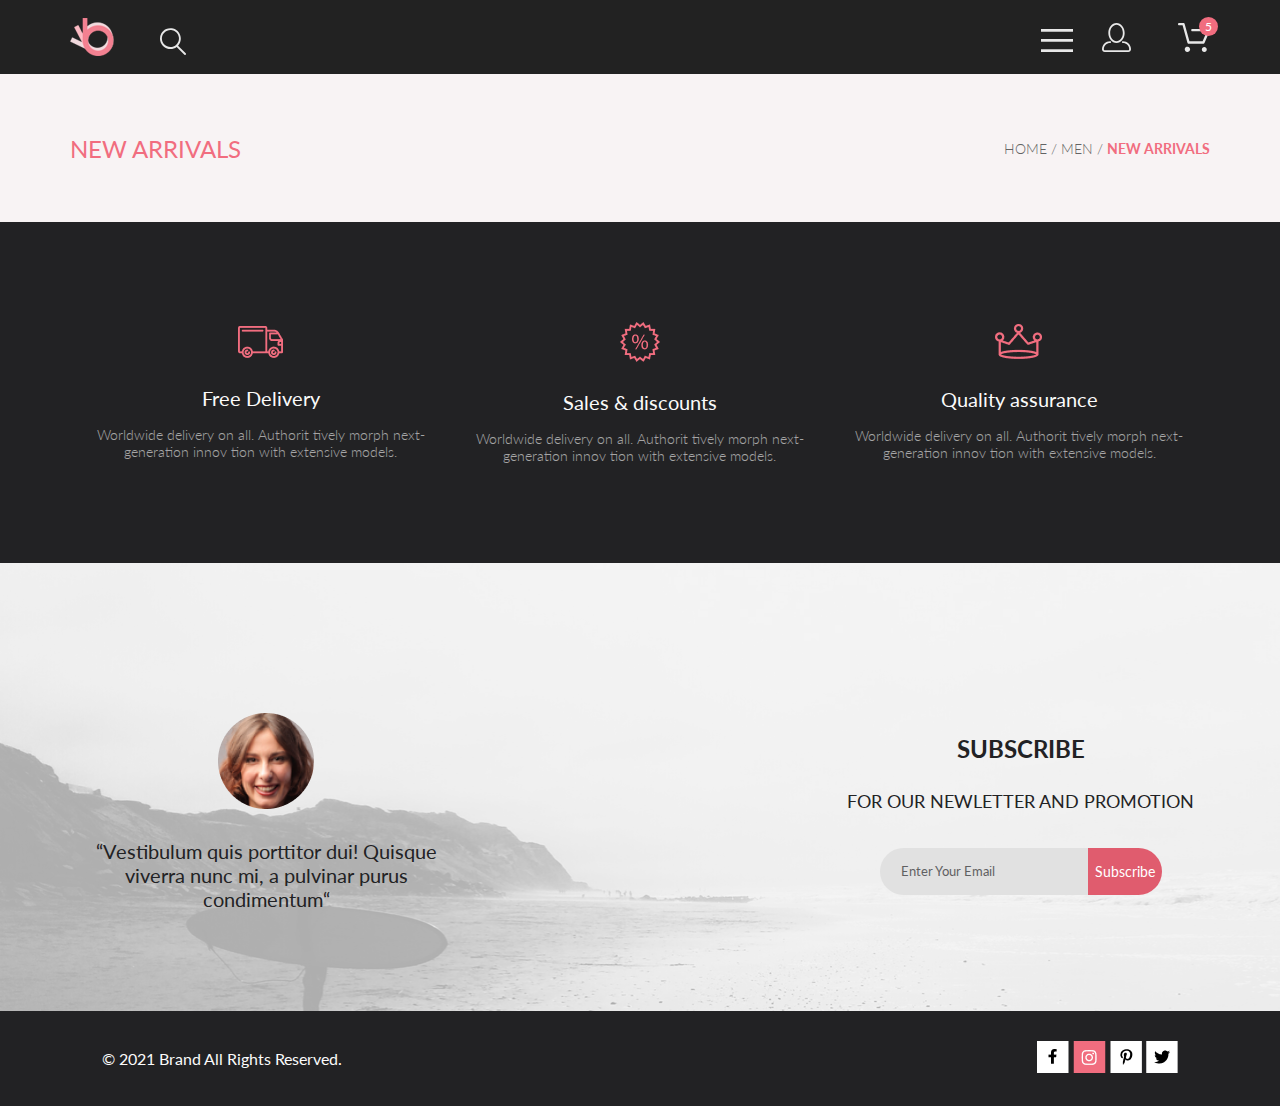
==== catalog.html @ 58a2618b "loading project" ====
<!DOCTYPE html>
<html lang="en">
    <head>
        <meta charset="UTF-8">
        <meta http-equiv="X-UA-Compatible" content="IE=edge">
        <meta name="viewport" content="width=device-width, initial-scale=1.0">
        <title>Document</title>
        <link rel="stylesheet" href="style.css">
    </head>
<body>
    <div class="header">
        <div class="container">
          <div class="left_header">
            <a href="index.html"><img class="logo1icon" src="images/logo1.svg" alt=""></a>
             <img class="searchicon" src="images/search.svg" alt="">
          </div>
          <div class="right_header">
             <img class="barsicon" src="images/bars.svg" alt="">
             <img class="usericon" src="images/user.svg" alt="">
             <span class="carticonwrap">
                 <img class="carticon" src="images/cart.svg" alt="">
                 <span>5</span>
             </span>
          </div>
        </div>     
             
     </div>
    <div class="new_arrivals">
        <div class="container">
            <div class="leftnew">NEW ARRIVALS </div>
            <div class="rightnew">HOME / MEN / <span class="new">NEW ARRIVALS</span>  </div>
        </div>
    </div>
    <div class="services">
        <div class="container">
            <div class="servicewrap">
                <div class="service1">
                    <img src="images/service1.png" alt="">
                    <div class="servicehead">Free Delivery</div>
                    <div class="servicetext">
                        Worldwide delivery on all. Authorit tively morph next-generation innov tion with extensive models.
                    </div>
                </div>
                <div class="service2">
                    <img src="images/service2.png" alt="">
                    <div class="servicehead">Sales & discounts</div>
                    <div class="servicetext">
                        Worldwide delivery on all. Authorit tively morph next-generation innov tion with extensive models.
                    </div>
                </div>
                <div class="service3">
                    <img src="images/service3.png" alt="">
                    <div class="servicehead">Quality assurance</div>
                    <div class="servicetext">
                        Worldwide delivery on all. Authorit tively morph next-generation innov tion with extensive models.
                    </div>
                </div>
            </div>
        </div>
    </div>
    <div class="footertop">
        <div class="footertopwrap">
            <div class="footertopleft">
                <img src="images/footergirl.png" alt="">
                <div class="girltext">
                    “Vestibulum quis porttitor dui! Quisque viverra nunc mi, a pulvinar purus condimentum“
                </div>
            </div>
            <div class="footertopright">
                <div class="footerrighthead">SUBSCRIBE</div>
                <div class="footerrighttext">FOR OUR NEWLETTER AND PROMOTION</div>
                <form action="" class="footerform">
                    <input type="text" placeholder="Enter Your Email">
                    <button>Subscribe</button>
                </form>
            </div>
        </div>
    </div>
    <div class="footerbottom">
        <div class="container">
            <div class="footerleft">© 2021  Brand  All Rights Reserved.</div>
            <div class="footerright">
                <img src="images/footerleft1.png" alt="">
                <img src="images/footerleft2.png" alt="">
                <img src="images/footerleft3.png" alt="">
                <img src="images/footerleft4.png" alt="">
            </div>
        </div>
    </div>
</body>
</html>
---- style.css ----
@import url('https://fonts.googleapis.com/css2?family=Lato:ital,wght@0,400;0,700;1,900&display=swap');
* {
    font-family: Lato, sans-serif;
    margin: 0;
    padding: 0;
    box-sizing: border-box;
}
.container{
    max-width: 1140px;
    margin: 0 auto;
}

.header {
    background: #222222;
    height: 74px;
    padding: 18px 16px;
    box-sizing: border-box;
}
.header .container {
    display: flex;
    justify-content: space-between;
    align-items: center;
}

.usericon,
.carticonwrap{
    display: none;
}
.brandleft{
    display: none;
}
.offer_container{
    margin: 0 auto;
    max-width: 1140px;
    display: grid;
    gap: 32px;
    grid-template-areas:
     "women"
      "men"
      "kids"
     "acces"
     ;
     margin-top: 64px;
     margin-bottom: 97px;
     padding-left: 16px;
     padding-right: 16px;
}

@media (min-width: 768px) {
    .usericon,
    .carticonwrap{
    display: inline;
}
.header{
    padding: 18px 32px;
}
.brand{
    display: flex;
    margin: 0 auto;
}
.brand > div {
    width: 50%;
}
.brandleft{
    min-height: inherit;
    display: block;
}
.offer_container{
    gap: 30px;
    grid-template-areas:
     "women men kids"
     "acces acces acces"
     ;
     margin-top: 64px;
     margin-bottom: 97px;
}
}

.usericon{
    margin-left: 25px;
    margin-right: 42px;
}
.searchicon{
    margin-left: 41px;
}
.carticonwrap{
    position: relative;
}
.carticonwrap span{
    color: white;
    background: #F16D7F;
    position: absolute;
    border-radius: 50%;
    width: 19px;
    height: 19px;
    display: inline-block;
    text-align: center;
    right: -8px;
    top: -19px;
   
    font-size: 12px;
    line-height: 19px;
}
.brandright{
    padding-top: 148px;
    padding-bottom: 148px;
    background: #F1E4E6;
    min-height: inherit;
    display: flex;
    justify-content: center;
    align-items: center;
    color: #222222;
}
.brand .container{
    min-height: 363px;
}
.brandrighttext{
    border-left: 12px solid #F16D7F;
    padding-left: 15px;
    height: 61px;
}
.brandrighttext div:first-child {
    font-weight: 900;
    font-size: 38px;
    line-height: 27px;
}
.brandrighttext div:last-child {
    font-weight: bold;
    font-size: 20px;
    line-height: 24px;
    margin-top: 14px;
}
.brandrighttext span {
    color: #F16D7F;
}
.man{
    width: 100%;
}

@media (min-width: 1600px) {
    .container {
        margin: 0 auto;
        width: 1140px;
    }
    .brandright {
        justify-content: flex-start;
    }
    .brandrighttext {
        margin-left: 64px;
    }
    .brandrighttext div:first-child {
        font-size: 48px;
    }
    .brandrighttext div:last-child {
        font-size: 32px;
        margin-top: 21px;
    }
}

.offer_container img {
    object-fit: cover;
    width: 100%;
    height: 100%;
}
.offerwomen {
    grid-area: women;
    position: relative;
    
}
.offermen{
    grid-area: men;
    position: relative;
    
}
.offerkids{
    grid-area: kids;
    position: relative;
    
}
.offeracces{
    grid-area: acces;
    position: relative;
    min-height: 112px;
    
}
.offertext{
    width: 100%;
    height: 100%;
    position: absolute;
    top: 0px;
    display: flex;
    flex-direction: column;
    align-items: center;
    justify-content: center;
}
.offertexttop{
    
    font-family: Lato;
    font-size: 16px;
    line-height: 19px;
    color: #FFFFFF;
}
.offertextbottom{
    
    font-family: Lato;
    font-weight: bold;
    font-size: 24px;
    line-height: 29px;
    color: #F16D7F;
}
.textfeaturedtop{
    text-align: center;
    font-family: Lato;
    font-size: 30px;
    line-height: 36px;
    color: #222222;
}
.textfeaturedbottom{
    text-align: center;
    font-family: Lato;
    font-size: 14px;
    line-height: 17px;
    color: #9F9F9F;
}
.featured{
    margin-top: 48px;
    padding-left: 16px;
    padding-right: 16px;
    display: grid;
    grid-template: 1fr 1fr / 1fr 1fr 1fr;
    gap: 30px;
}
.texthead{
    font-family: Lato;
    font-size: 13px;
    line-height: 16px;
    color: #000000;
    margin-top: 25px;
}
.descript{
    font-family: Lato;
    font-weight: 300;
    font-size: 14px;
    line-height: 17px;
    color: #5D5D5D;
    margin-top: 13px;
    margin-bottom: 18px;
}
.price{
    font-family: Lato;
    font-size: 16px;
    line-height: 19px;
    color: #F16D7F;
    margin-bottom: 18px;
}
.card img{
    object-fit: cover;
    width: 100%;
    display: block;
}
.card{
    background: #F8F8F8;
    box-shadow: 5px 10px 50px #f7ecee6b;
}
@media (max-width: 768px){
    .featured{
        display: grid;
        grid-template: 1fr 1fr 1fr / 1fr 1fr;
        gap: 16px;
    }
    .servicewrap{
        flex-direction: column;
    }
}
@media (max-width: 390px){
    .featured{
        display: grid;
        grid-template: 1fr 1fr 1fr 1fr 1fr 1fr / 1fr;
        gap: 32px;
    }
}
.featured_button{
    font-size: 16px;
    line-height: 26px;
    margin-bottom: 95px;
    text-align: center;
    letter-spacing: 0.04em;
    color: #FFFFFF;
    background: #F16D7F;
    box-shadow: 5px 10px 20px 5px rgb(53 110 173 / 20%);
    border-radius: 10px;
    padding: 15px 50px;
    text-decoration: none;
    display: inline-block;
    margin-top:63px;
}
.button_f{
    text-align: center;
}
.card_text{
    padding: 24px 28px 20px 16px;
}
.cardwrap{
    position: relative;
}
.darkbutton{
    position: absolute;
    width: 100%;
    height: 100%;
    top: 0px;
    left: 0px;
    background: hsla(0, 2%, 22%, 0.8);
    display: none;
    justify-content: center;
    align-items: center;
}
.darkbutton button{
    background: none;
    border: 1px solid white;
    color: white;
    display: flex;
    align-items: center;
    padding: 10px 14px;
    font-size: 14px;
    font-family: inherit;
}
.darkbutton button img{
width: 26px;
height: 24px;
margin-right: 11px;
}
.card:hover .darkbutton{
    display: flex;
}
.services{
    background: #222224;
}
.servicewrap{
    display: flex;
    align-items: center;
    justify-content: space-around;
    padding-left: 16px;
    padding-right: 16px;
    min-height: 341px;
}
.servicehead{
    font-weight: 400;
    font-size: 19.96px;
    line-height: 24px;
    color: #FBFBFB;
    margin-top: 28px;
    margin-bottom: 16px;
}
.service1{
    display: flex;
    flex-direction: column;
    align-items: center;
}
.service2{
    display: flex;
    flex-direction: column;
    align-items: center;
    margin-right: 30px;
    margin-left: 30px;
}
.service3{
    display: flex;
    flex-direction: column;
    align-items: center;
}
.servicetext{
    font-weight: 300;
    font-size: 14px;
    line-height: 17px;
    color: #FBFBFB;
    text-align: center;
    opacity: 0.6;
}
@media (max-width: 768px){
    .service2{
        margin-right: 0px;
        margin-left: 0px;
    }
    .servicewrap > div{
        max-width: 360px;
        margin-top: 48px;
        margin-bottom: 48px;
    }

}
.footertop{
    background-image: url(images/footerbgi.png);
    min-height: 448px;
    background-size: cover;
    
}
.footertopwrap{
    display: flex;
    align-items: center;
    justify-content: space-between;
    padding-left: 16px;
    padding-right: 16px;
    max-width: 1140px;
    margin: 0 auto;
}
.footertopleft{
    display: flex;
    flex-direction: column;
    align-items: center;
    max-width: 360px;
    margin-top: 150px;
}
.girltext{
    font-weight: 400;
    font-size: 20px;
    line-height: 24px;
    text-align: center;
    color: #222224;
    margin-top: 30px;
}
.footerrighthead{
    font-weight: 700;
    font-size: 24px;
    line-height: 167.2%;
    text-align: center;
    color: #222224;
}
.footerrighttext{
    font-weight: 400;
    font-size: 18px;
    line-height: 167.2%;
    text-align: center;
    color: #222224;
    margin-top: 16px;
    margin-bottom: 32px;
}
.footerform{
    height: 47px;
}
.footerform input::-webkit-input-placeholder {
    color: #222224;
    font-family: inherit;
    opacity: 0.67;
}
.footerform input::-moz-placeholder {
    color: #222224;
    font-family: inherit;
    opacity: 0.67;
}
.footerform input:-ms-input-placeholder {
    color: #222224;
    font-family: inherit;
    opacity: 0.67;
}
.footerform input:-moz-placeholder {
    color: #222224;
    font-family: inherit;
    opacity: 0.67;
}
.footerform input{
    height: inherit;
    background: #E1E1E1;
    border: none;
    padding: 6px 21px;
    border-top-left-radius: 28px;
    border-bottom-left-radius: 28px;
    float: left;
}
.footerform button{
    height: inherit;
    background: #E05C6E;
    border: none;
    padding: 7px;
    color: white;
    font-size: 14px;
    line-height: 17px;
    border-top-right-radius: 28px;
    border-bottom-right-radius: 28px;
}
.footertopright{
    display: flex;
    flex-direction: column;
    align-items: center;
    max-width: 360px;
    margin-top: 150px; 
}
.footerbottom{
    background: #222224;
    min-height: 79px;
}
.footerbottom .container{
    display: flex;
    justify-content: space-between;
    align-items: center;
    padding: 30px 32px;
}
.footerleft{
    font-size: 16px;
    line-height: 19px;
    color: #FBFBFB;
}
@media (max-width: 768px){
    .footertopwrap{
        flex-direction: column;
    }
    .footertopleft{
        margin-top: 64px;
        margin-bottom: 48px;
    }
    .footertopright{
        margin-top: 0px;
        margin-bottom: 140px;
    }
    .footerbottom .container{
        padding: 30px 16px;
    }
}
@media (max-width: 390px){
    .footertopleft{
        margin-bottom: 64px;
    }
    .footertopright{
        margin-bottom: 109px;
    }
    .footerbottom .container{
        flex-direction: column-reverse;
        padding-top: 43px;
    }
    .footerleft{
        padding-top: 40px;
    }
}
/* catalog */
.new_arrivals{
    background: #F8F3F4;
    min-height: 148px;
    padding-left: 32px;
    padding-right: 32px;
}
.new_arrivals .container {
    display: flex;
    justify-content: space-between;
    align-items: center;
    min-height: inherit;
}
.leftnew{
    font-family: 'Lato';
    font-weight: 400;
    font-size: 24px;
    line-height: 29px;
    color: #F16D7F;
}
.rightnew{
    font-family: 'Lato';
    font-weight: 300;
    font-size: 14px;
    line-height: 17px;
    color: #636363;
}
.new{
    font-family: 'Lato';
    font-style: normal;
    font-weight: 700;
    font-size: 14px;
    line-height: 17px;
    color: #F16D7F;
}
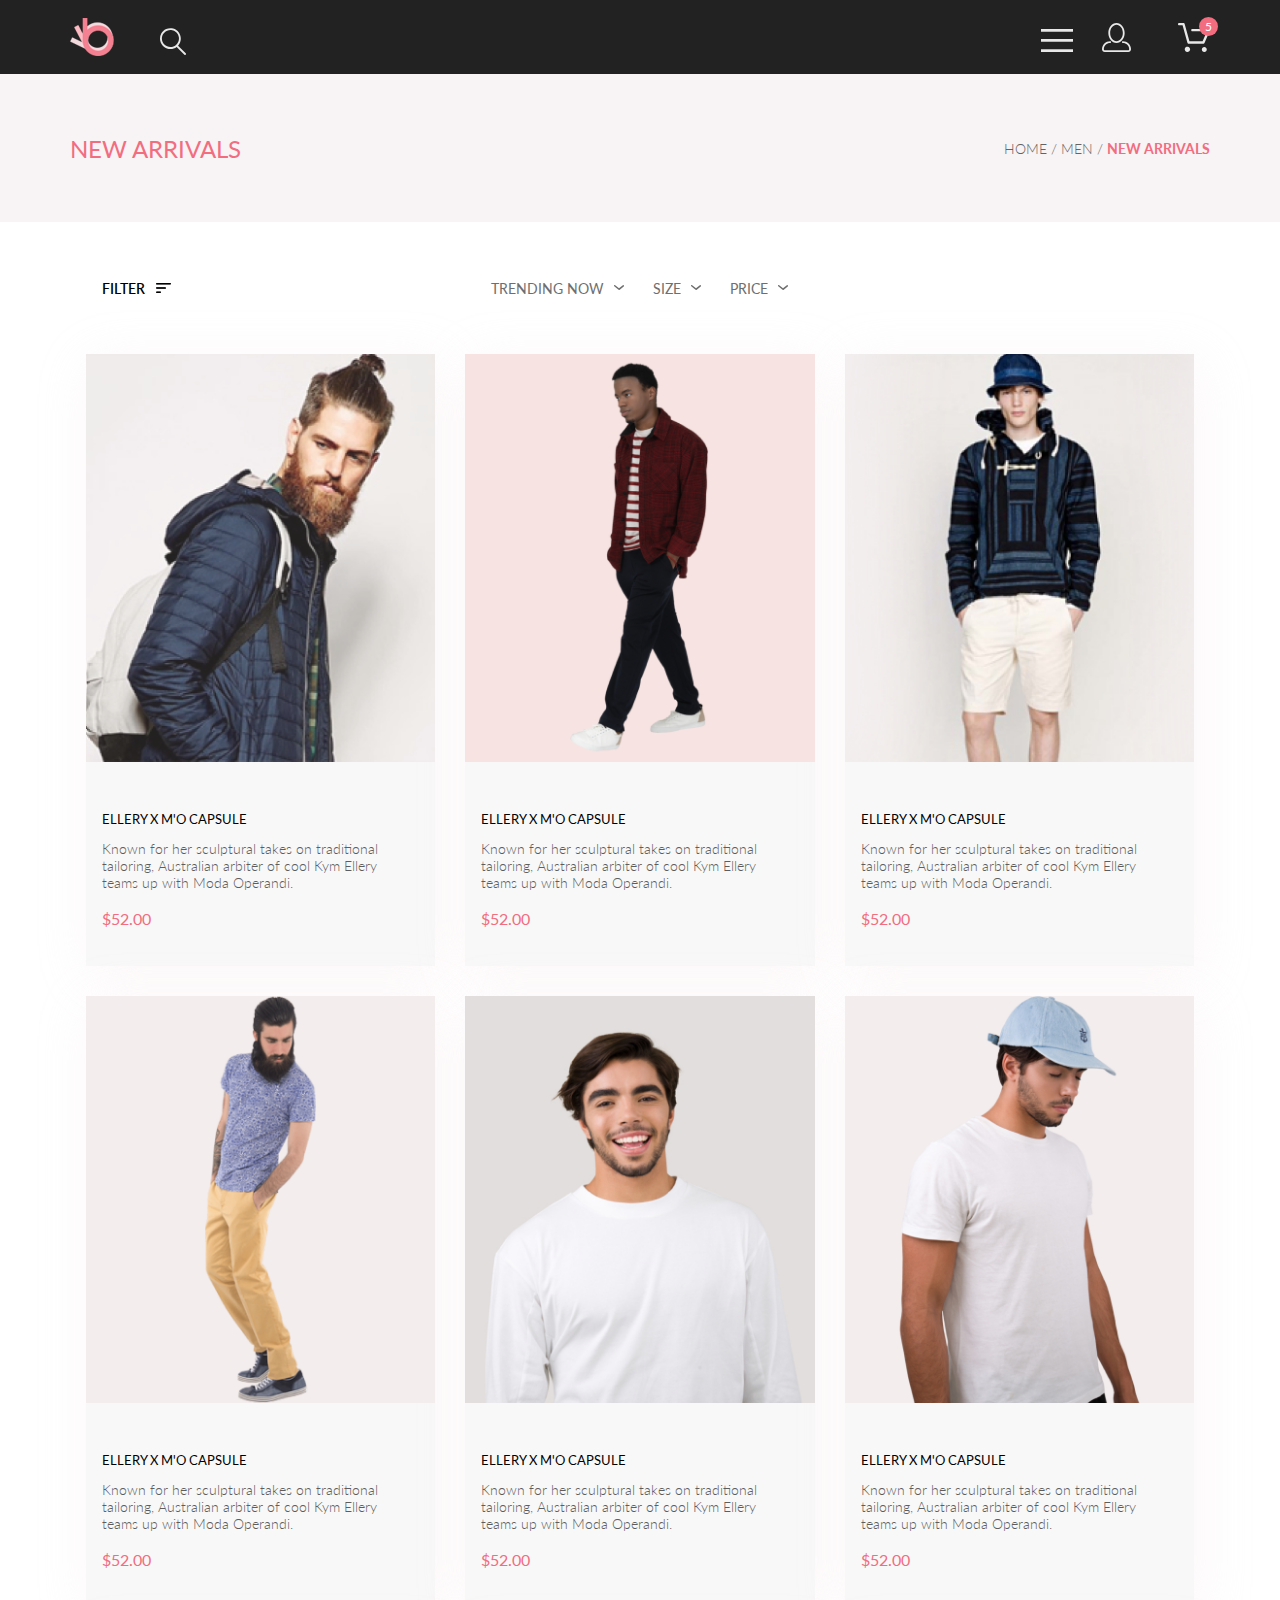
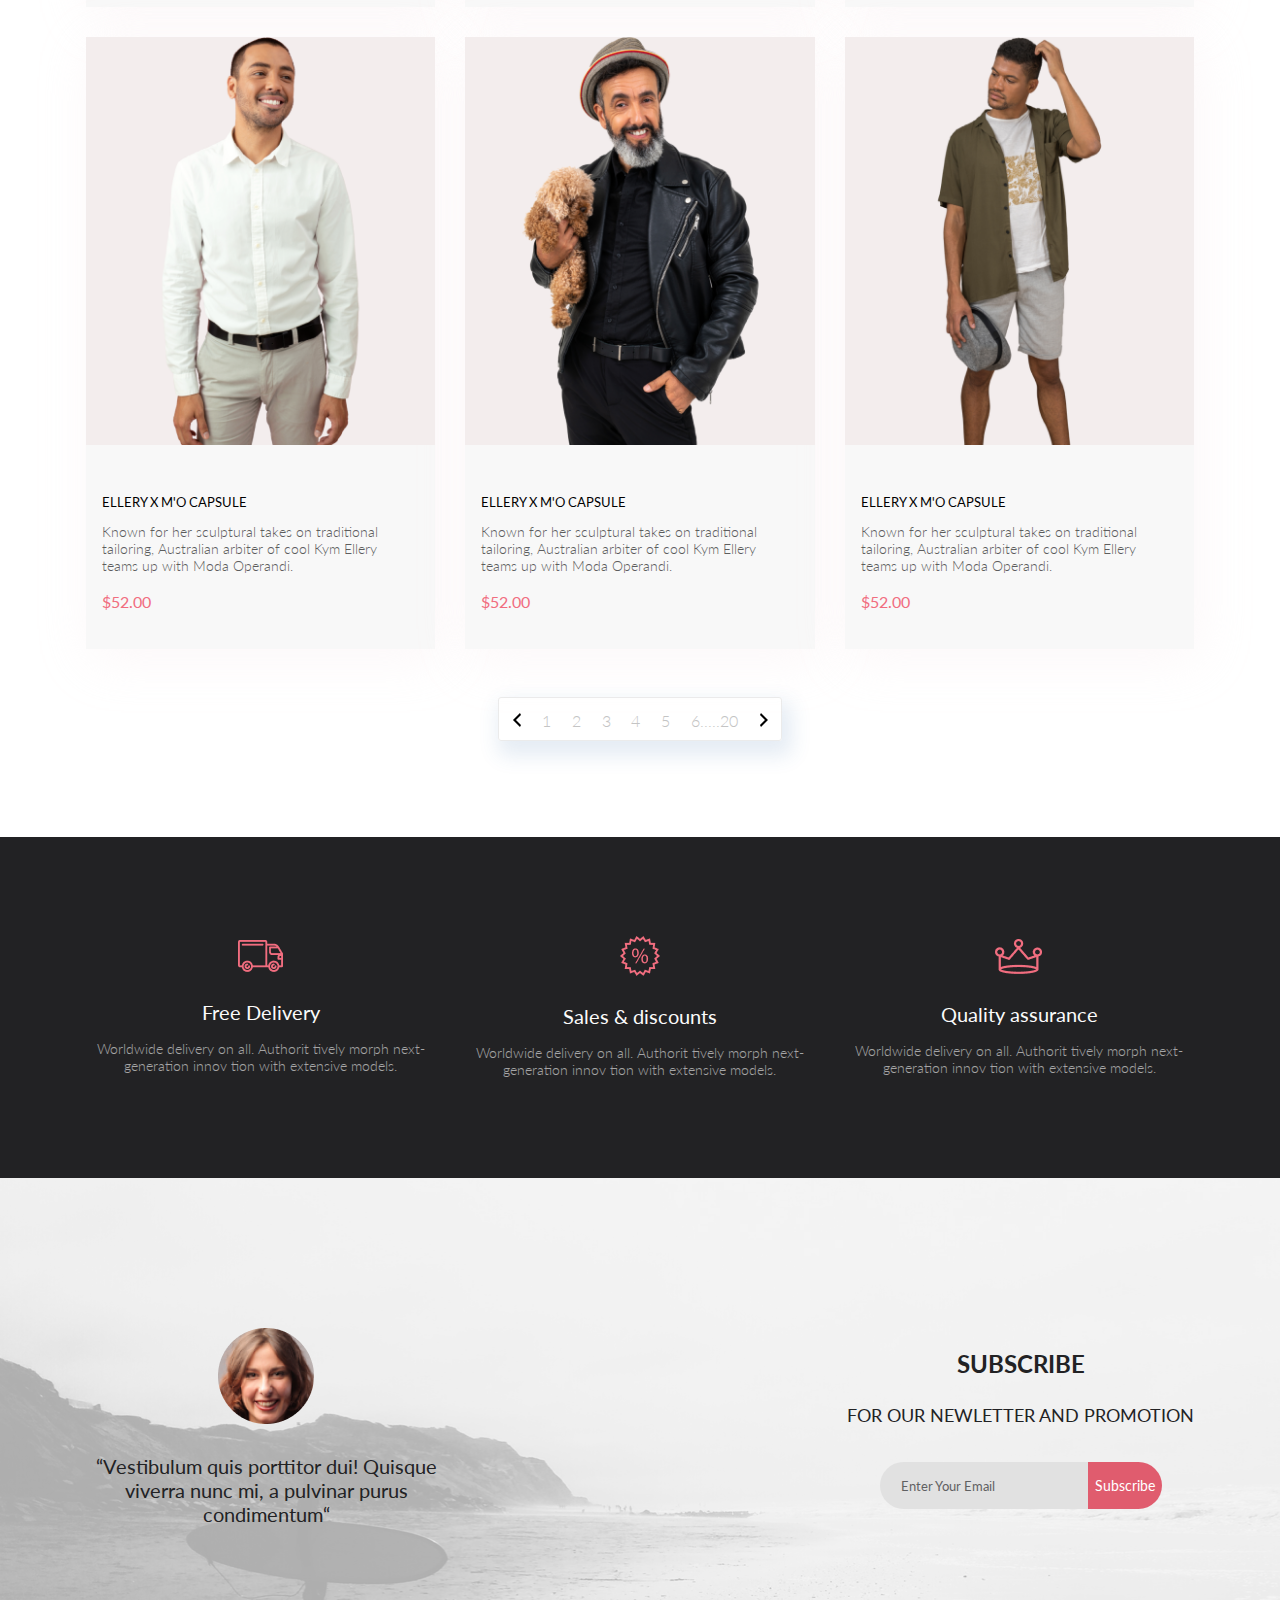
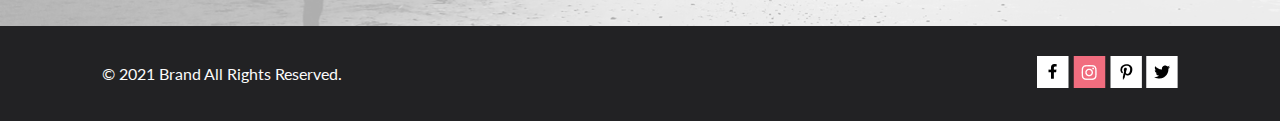
==== commit 12c8291e: "add catalog page" ====
--- a/catalog.html
+++ b/catalog.html
@@ -1,91 +1,297 @@
 <!DOCTYPE html>
 <html lang="en">
-    <head>
-        <meta charset="UTF-8">
-        <meta http-equiv="X-UA-Compatible" content="IE=edge">
-        <meta name="viewport" content="width=device-width, initial-scale=1.0">
-        <title>Document</title>
-        <link rel="stylesheet" href="style.css">
-    </head>
-<body>
+  <head>
+    <meta charset="UTF-8" />
+    <meta http-equiv="X-UA-Compatible" content="IE=edge" />
+    <meta name="viewport" content="width=device-width, initial-scale=1.0" />
+    <title>Document</title>
+    <link rel="stylesheet" href="style.css" />
+  </head>
+  <body>
     <div class="header">
-        <div class="container">
-          <div class="left_header">
-            <a href="index.html"><img class="logo1icon" src="images/logo1.svg" alt=""></a>
-             <img class="searchicon" src="images/search.svg" alt="">
-          </div>
-          <div class="right_header">
-             <img class="barsicon" src="images/bars.svg" alt="">
-             <img class="usericon" src="images/user.svg" alt="">
-             <span class="carticonwrap">
-                 <img class="carticon" src="images/cart.svg" alt="">
-                 <span>5</span>
-             </span>
-          </div>
-        </div>     
-             
-     </div>
+      <div class="container">
+        <div class="left_header">
+          <a href="index.html"
+            ><img class="logo1icon" src="images/logo1.svg" alt=""
+          /></a>
+          <img class="searchicon" src="images/search.svg" alt="" />
+        </div>
+        <div class="right_header">
+          <img class="barsicon" src="images/bars.svg" alt="" />
+          <img class="usericon" src="images/user.svg" alt="" />
+          <span class="carticonwrap">
+            <img class="carticon" src="images/cart.svg" alt="" />
+            <span>5</span>
+          </span>
+        </div>
+      </div>
+    </div>
     <div class="new_arrivals">
-        <div class="container">
-            <div class="leftnew">NEW ARRIVALS </div>
-            <div class="rightnew">HOME / MEN / <span class="new">NEW ARRIVALS</span>  </div>
-        </div>
+      <div class="container">
+        <div class="leftnew">NEW ARRIVALS</div>
+        <div class="rightnew">
+          HOME / MEN / <span class="new">NEW ARRIVALS</span>
+        </div>
+      </div>
+    </div>
+    <div class="container">
+      <div class="filters">
+        <div class="left_filter">
+          <div>FILTER</div>
+          <img src="images/filter.png" alt="" />
+        </div>
+        <div class="right_filter">
+          <div>TRENDING NOW</div>
+          <img src="images/filter tag.svg" alt="" />
+          <div>SIZE</div>
+          <img src="images/filter tag.svg" alt="" />
+          <div>PRICE</div>
+          <img src="images/filter tag.svg" alt="" />
+        </div>
+      </div>
+      <div class="arrivals">
+        <div class="card">
+          <div class="cardwrap">
+            <img src="images/arrival1.png" alt="" />
+            <div class="darkbutton">
+              <button>
+                <img src="images/cartbutton.svg" alt="" />
+                Add to cart
+              </button>
+            </div>
+          </div>
+          <div class="card_text">
+            <div class="texthead">ELLERY X M'O CAPSULE</div>
+            <div class="descript">
+              Known for her sculptural takes on traditional tailoring,
+              Australian arbiter of cool Kym Ellery teams up with Moda Operandi.
+            </div>
+            <div class="price">$52.00</div>
+          </div>
+        </div>
+        <div class="card">
+          <div class="cardwrap">
+            <img src="images/arrival2.png" alt="" />
+            <div class="darkbutton">
+              <button>
+                <img src="images/cartbutton.svg" alt="" />
+                Add to cart
+              </button>
+            </div>
+          </div>
+          <div class="card_text">
+            <div class="texthead">ELLERY X M'O CAPSULE</div>
+            <div class="descript">
+              Known for her sculptural takes on traditional tailoring,
+              Australian arbiter of cool Kym Ellery teams up with Moda Operandi.
+            </div>
+            <div class="price">$52.00</div>
+          </div>
+        </div>
+        <div class="card">
+          <div class="cardwrap">
+            <img src="images/arrival3.png" alt="" />
+            <div class="darkbutton">
+              <button>
+                <img src="images/cartbutton.svg" alt="" />
+                Add to cart
+              </button>
+            </div>
+          </div>
+          <div class="card_text">
+            <div class="texthead">ELLERY X M'O CAPSULE</div>
+            <div class="descript">
+              Known for her sculptural takes on traditional tailoring,
+              Australian arbiter of cool Kym Ellery teams up with Moda Operandi.
+            </div>
+            <div class="price">$52.00</div>
+          </div>
+        </div>
+        <div class="card">
+          <div class="cardwrap">
+            <img src="images/arrival4.png" alt="" />
+            <div class="darkbutton">
+              <button>
+                <img src="images/cartbutton.svg" alt="" />
+                Add to cart
+              </button>
+            </div>
+          </div>
+          <div class="card_text">
+            <div class="texthead">ELLERY X M'O CAPSULE</div>
+            <div class="descript">
+              Known for her sculptural takes on traditional tailoring,
+              Australian arbiter of cool Kym Ellery teams up with Moda Operandi.
+            </div>
+            <div class="price">$52.00</div>
+          </div>
+        </div>
+        <div class="card">
+          <div class="cardwrap">
+            <img src="images/arrival5.png" alt="" />
+            <div class="darkbutton">
+              <button>
+                <img src="images/cartbutton.svg" alt="" />
+                Add to cart
+              </button>
+            </div>
+          </div>
+          <div class="card_text">
+            <div class="texthead">ELLERY X M'O CAPSULE</div>
+            <div class="descript">
+              Known for her sculptural takes on traditional tailoring,
+              Australian arbiter of cool Kym Ellery teams up with Moda Operandi.
+            </div>
+            <div class="price">$52.00</div>
+          </div>
+        </div>
+        <div class="card">
+          <div class="cardwrap">
+            <img src="images/arrival6.png" alt="" />
+            <div class="darkbutton">
+              <button>
+                <img src="images/cartbutton.svg" alt="" />
+                Add to cart
+              </button>
+            </div>
+          </div>
+          <div class="card_text">
+            <div class="texthead">ELLERY X M'O CAPSULE</div>
+            <div class="descript">
+              Known for her sculptural takes on traditional tailoring,
+              Australian arbiter of cool Kym Ellery teams up with Moda Operandi.
+            </div>
+            <div class="price">$52.00</div>
+          </div>
+        </div>
+        <div class="card">
+          <div class="cardwrap">
+            <img src="images/arrival7.png" alt="" />
+            <div class="darkbutton">
+              <button>
+                <img src="images/cartbutton.svg" alt="" />
+                Add to cart
+              </button>
+            </div>
+          </div>
+          <div class="card_text">
+            <div class="texthead">ELLERY X M'O CAPSULE</div>
+            <div class="descript">
+              Known for her sculptural takes on traditional tailoring,
+              Australian arbiter of cool Kym Ellery teams up with Moda Operandi.
+            </div>
+            <div class="price">$52.00</div>
+          </div>
+        </div>
+        <div class="card">
+          <div class="cardwrap">
+            <img src="images/arrival8.png" alt="" />
+            <div class="darkbutton">
+              <button>
+                <img src="images/cartbutton.svg" alt="" />
+                Add to cart
+              </button>
+            </div>
+          </div>
+          <div class="card_text">
+            <div class="texthead">ELLERY X M'O CAPSULE</div>
+            <div class="descript">
+              Known for her sculptural takes on traditional tailoring,
+              Australian arbiter of cool Kym Ellery teams up with Moda Operandi.
+            </div>
+            <div class="price">$52.00</div>
+          </div>
+        </div>
+        <div class="card">
+          <div class="cardwrap">
+            <img src="images/arrival9.png" alt="" />
+            <div class="darkbutton">
+              <button>
+                <img src="images/cartbutton.svg" alt="" />
+                Add to cart
+              </button>
+            </div>
+          </div>
+          <div class="card_text">
+            <div class="texthead">ELLERY X M'O CAPSULE</div>
+            <div class="descript">
+              Known for her sculptural takes on traditional tailoring,
+              Australian arbiter of cool Kym Ellery teams up with Moda Operandi.
+            </div>
+            <div class="price">$52.00</div>
+          </div>
+        </div>
+      </div>
+      <div class="pagination">
+        <a href="#"><img src="images/leftpagi.svg" alt="" /></a>
+        <a href="#">1</a>
+        <a href="#">2</a>
+        <a href="#">3</a>
+        <a href="#">4</a>
+        <a href="#">5</a>
+        <a href="#">6.....20</a>
+        <a href="#"><img src="images/rightpagi.svg" alt="" /></a>
+      </div>
     </div>
     <div class="services">
-        <div class="container">
-            <div class="servicewrap">
-                <div class="service1">
-                    <img src="images/service1.png" alt="">
-                    <div class="servicehead">Free Delivery</div>
-                    <div class="servicetext">
-                        Worldwide delivery on all. Authorit tively morph next-generation innov tion with extensive models.
-                    </div>
-                </div>
-                <div class="service2">
-                    <img src="images/service2.png" alt="">
-                    <div class="servicehead">Sales & discounts</div>
-                    <div class="servicetext">
-                        Worldwide delivery on all. Authorit tively morph next-generation innov tion with extensive models.
-                    </div>
-                </div>
-                <div class="service3">
-                    <img src="images/service3.png" alt="">
-                    <div class="servicehead">Quality assurance</div>
-                    <div class="servicetext">
-                        Worldwide delivery on all. Authorit tively morph next-generation innov tion with extensive models.
-                    </div>
-                </div>
-            </div>
-        </div>
+      <div class="container">
+        <div class="servicewrap">
+          <div class="service1">
+            <img src="images/service1.png" alt="" />
+            <div class="servicehead">Free Delivery</div>
+            <div class="servicetext">
+              Worldwide delivery on all. Authorit tively morph next-generation
+              innov tion with extensive models.
+            </div>
+          </div>
+          <div class="service2">
+            <img src="images/service2.png" alt="" />
+            <div class="servicehead">Sales & discounts</div>
+            <div class="servicetext">
+              Worldwide delivery on all. Authorit tively morph next-generation
+              innov tion with extensive models.
+            </div>
+          </div>
+          <div class="service3">
+            <img src="images/service3.png" alt="" />
+            <div class="servicehead">Quality assurance</div>
+            <div class="servicetext">
+              Worldwide delivery on all. Authorit tively morph next-generation
+              innov tion with extensive models.
+            </div>
+          </div>
+        </div>
+      </div>
     </div>
     <div class="footertop">
-        <div class="footertopwrap">
-            <div class="footertopleft">
-                <img src="images/footergirl.png" alt="">
-                <div class="girltext">
-                    “Vestibulum quis porttitor dui! Quisque viverra nunc mi, a pulvinar purus condimentum“
-                </div>
-            </div>
-            <div class="footertopright">
-                <div class="footerrighthead">SUBSCRIBE</div>
-                <div class="footerrighttext">FOR OUR NEWLETTER AND PROMOTION</div>
-                <form action="" class="footerform">
-                    <input type="text" placeholder="Enter Your Email">
-                    <button>Subscribe</button>
-                </form>
-            </div>
-        </div>
+      <div class="footertopwrap">
+        <div class="footertopleft">
+          <img src="images/footergirl.png" alt="" />
+          <div class="girltext">
+            “Vestibulum quis porttitor dui! Quisque viverra nunc mi, a pulvinar
+            purus condimentum“
+          </div>
+        </div>
+        <div class="footertopright">
+          <div class="footerrighthead">SUBSCRIBE</div>
+          <div class="footerrighttext">FOR OUR NEWLETTER AND PROMOTION</div>
+          <form action="" class="footerform">
+            <input type="text" placeholder="Enter Your Email" />
+            <button>Subscribe</button>
+          </form>
+        </div>
+      </div>
     </div>
     <div class="footerbottom">
-        <div class="container">
-            <div class="footerleft">© 2021  Brand  All Rights Reserved.</div>
-            <div class="footerright">
-                <img src="images/footerleft1.png" alt="">
-                <img src="images/footerleft2.png" alt="">
-                <img src="images/footerleft3.png" alt="">
-                <img src="images/footerleft4.png" alt="">
-            </div>
-        </div>
-    </div>
-</body>
-</html>+      <div class="container">
+        <div class="footerleft">© 2021 Brand All Rights Reserved.</div>
+        <div class="footerright">
+          <img src="images/footerleft1.png" alt="" />
+          <img src="images/footerleft2.png" alt="" />
+          <img src="images/footerleft3.png" alt="" />
+          <img src="images/footerleft4.png" alt="" />
+        </div>
+      </div>
+    </div>
+  </body>
+</html>
--- a/style.css
+++ b/style.css
@@ -1,12 +1,13 @@
-
 @import url('https://fonts.googleapis.com/css2?family=Lato:ital,wght@0,400;0,700;1,900&display=swap');
+
 * {
     font-family: Lato, sans-serif;
     margin: 0;
     padding: 0;
     box-sizing: border-box;
 }
-.container{
+
+.container {
     max-width: 1140px;
     margin: 0 auto;
 }
@@ -17,6 +18,7 @@
     padding: 18px 16px;
     box-sizing: border-box;
 }
+
 .header .container {
     display: flex;
     justify-content: space-between;
@@ -24,70 +26,81 @@
 }
 
 .usericon,
-.carticonwrap{
+.carticonwrap {
     display: none;
 }
-.brandleft{
+
+.brandleft {
     display: none;
 }
-.offer_container{
+
+.offer_container {
     margin: 0 auto;
     max-width: 1140px;
     display: grid;
     gap: 32px;
     grid-template-areas:
-     "women"
-      "men"
-      "kids"
-     "acces"
-     ;
-     margin-top: 64px;
-     margin-bottom: 97px;
-     padding-left: 16px;
-     padding-right: 16px;
+        "women"
+        "men"
+        "kids"
+        "acces"
+    ;
+    margin-top: 64px;
+    margin-bottom: 97px;
+    padding-left: 16px;
+    padding-right: 16px;
 }
 
 @media (min-width: 768px) {
+
     .usericon,
-    .carticonwrap{
-    display: inline;
-}
-.header{
-    padding: 18px 32px;
-}
-.brand{
-    display: flex;
-    margin: 0 auto;
-}
-.brand > div {
-    width: 50%;
-}
-.brandleft{
-    min-height: inherit;
-    display: block;
-}
-.offer_container{
-    gap: 30px;
-    grid-template-areas:
-     "women men kids"
-     "acces acces acces"
-     ;
-     margin-top: 64px;
-     margin-bottom: 97px;
-}
-}
-
-.usericon{
+    .carticonwrap {
+        display: inline;
+    }
+
+    .header {
+        padding: 18px 32px;
+    }
+
+    .brand {
+        display: flex;
+        margin: 0 auto;
+    }
+
+    .brand>div {
+        width: 50%;
+    }
+
+    .brandleft {
+        min-height: inherit;
+        display: block;
+    }
+
+    .offer_container {
+        gap: 30px;
+        grid-template-areas:
+            "women men kids"
+            "acces acces acces"
+        ;
+        margin-top: 64px;
+        margin-bottom: 97px;
+    }
+}
+
+.usericon {
     margin-left: 25px;
     margin-right: 42px;
 }
-.searchicon{
+
+.searchicon {
     margin-left: 41px;
 }
-.carticonwrap{
+
+.carticonwrap {
     position: relative;
 }
-.carticonwrap span{
+
+.carticonwrap span {
     color: white;
     background: #F16D7F;
     position: absolute;
@@ -98,11 +111,12 @@
     text-align: center;
     right: -8px;
     top: -19px;
-   
+
     font-size: 12px;
     line-height: 19px;
 }
-.brandright{
+
+.brandright {
     padding-top: 148px;
     padding-bottom: 148px;
     background: #F1E4E6;
@@ -112,29 +126,35 @@
     align-items: center;
     color: #222222;
 }
-.brand .container{
+
+.brand .container {
     min-height: 363px;
 }
-.brandrighttext{
+
+.brandrighttext {
     border-left: 12px solid #F16D7F;
     padding-left: 15px;
     height: 61px;
 }
+
 .brandrighttext div:first-child {
     font-weight: 900;
     font-size: 38px;
     line-height: 27px;
 }
+
 .brandrighttext div:last-child {
     font-weight: bold;
     font-size: 20px;
     line-height: 24px;
     margin-top: 14px;
 }
+
 .brandrighttext span {
     color: #F16D7F;
 }
-.man{
+
+.man {
     width: 100%;
 }
 
@@ -143,15 +163,19 @@
         margin: 0 auto;
         width: 1140px;
     }
+
     .brandright {
         justify-content: flex-start;
     }
+
     .brandrighttext {
         margin-left: 64px;
     }
+
     .brandrighttext div:first-child {
         font-size: 48px;
     }
+
     .brandrighttext div:last-child {
         font-size: 32px;
         margin-top: 21px;
@@ -163,28 +187,33 @@
     width: 100%;
     height: 100%;
 }
+
 .offerwomen {
     grid-area: women;
     position: relative;
-    
-}
-.offermen{
+
+}
+
+.offermen {
     grid-area: men;
     position: relative;
-    
-}
-.offerkids{
+
+}
+
+.offerkids {
     grid-area: kids;
     position: relative;
-    
-}
-.offeracces{
+
+}
+
+.offeracces {
     grid-area: acces;
     position: relative;
     min-height: 112px;
-    
-}
-.offertext{
+
+}
+
+.offertext {
     width: 100%;
     height: 100%;
     position: absolute;
@@ -194,36 +223,41 @@
     align-items: center;
     justify-content: center;
 }
-.offertexttop{
-    
+
+.offertexttop {
+
     font-family: Lato;
     font-size: 16px;
     line-height: 19px;
     color: #FFFFFF;
 }
-.offertextbottom{
-    
+
+.offertextbottom {
+
     font-family: Lato;
     font-weight: bold;
     font-size: 24px;
     line-height: 29px;
     color: #F16D7F;
 }
-.textfeaturedtop{
+
+.textfeaturedtop {
     text-align: center;
     font-family: Lato;
     font-size: 30px;
     line-height: 36px;
     color: #222222;
 }
-.textfeaturedbottom{
+
+.textfeaturedbottom {
     text-align: center;
     font-family: Lato;
     font-size: 14px;
     line-height: 17px;
     color: #9F9F9F;
 }
-.featured{
+
+.featured {
     margin-top: 48px;
     padding-left: 16px;
     padding-right: 16px;
@@ -231,14 +265,16 @@
     grid-template: 1fr 1fr / 1fr 1fr 1fr;
     gap: 30px;
 }
-.texthead{
+
+.texthead {
     font-family: Lato;
     font-size: 13px;
     line-height: 16px;
     color: #000000;
     margin-top: 25px;
 }
-.descript{
+
+.descript {
     font-family: Lato;
     font-weight: 300;
     font-size: 14px;
@@ -247,40 +283,47 @@
     margin-top: 13px;
     margin-bottom: 18px;
 }
-.price{
+
+.price {
     font-family: Lato;
     font-size: 16px;
     line-height: 19px;
     color: #F16D7F;
     margin-bottom: 18px;
 }
-.card img{
+
+.card img {
     object-fit: cover;
     width: 100%;
     display: block;
 }
-.card{
+
+.card {
     background: #F8F8F8;
     box-shadow: 5px 10px 50px #f7ecee6b;
 }
-@media (max-width: 768px){
-    .featured{
+
+@media (max-width: 768px) {
+    .featured {
         display: grid;
         grid-template: 1fr 1fr 1fr / 1fr 1fr;
         gap: 16px;
     }
-    .servicewrap{
+
+    .servicewrap {
         flex-direction: column;
     }
 }
-@media (max-width: 390px){
-    .featured{
+
+@media (max-width: 390px) {
+    .featured {
         display: grid;
         grid-template: 1fr 1fr 1fr 1fr 1fr 1fr / 1fr;
         gap: 32px;
     }
 }
-.featured_button{
+
+.featured_button {
     font-size: 16px;
     line-height: 26px;
     margin-bottom: 95px;
@@ -293,18 +336,22 @@
     padding: 15px 50px;
     text-decoration: none;
     display: inline-block;
-    margin-top:63px;
-}
-.button_f{
-    text-align: center;
-}
-.card_text{
+    margin-top: 63px;
+}
+
+.button_f {
+    text-align: center;
+}
+
+.card_text {
     padding: 24px 28px 20px 16px;
 }
-.cardwrap{
+
+.cardwrap {
     position: relative;
 }
-.darkbutton{
+
+.darkbutton {
     position: absolute;
     width: 100%;
     height: 100%;
@@ -315,7 +362,8 @@
     justify-content: center;
     align-items: center;
 }
-.darkbutton button{
+
+.darkbutton button {
     background: none;
     border: 1px solid white;
     color: white;
@@ -325,18 +373,22 @@
     font-size: 14px;
     font-family: inherit;
 }
-.darkbutton button img{
-width: 26px;
-height: 24px;
-margin-right: 11px;
-}
-.card:hover .darkbutton{
-    display: flex;
-}
-.services{
+
+.darkbutton button img {
+    width: 26px;
+    height: 24px;
+    margin-right: 11px;
+}
+
+.card:hover .darkbutton {
+    display: flex;
+}
+
+.services {
     background: #222224;
 }
-.servicewrap{
+
+.servicewrap {
     display: flex;
     align-items: center;
     justify-content: space-around;
@@ -344,7 +396,8 @@
     padding-right: 16px;
     min-height: 341px;
 }
-.servicehead{
+
+.servicehead {
     font-weight: 400;
     font-size: 19.96px;
     line-height: 24px;
@@ -352,24 +405,28 @@
     margin-top: 28px;
     margin-bottom: 16px;
 }
-.service1{
+
+.service1 {
     display: flex;
     flex-direction: column;
     align-items: center;
 }
-.service2{
+
+.service2 {
     display: flex;
     flex-direction: column;
     align-items: center;
     margin-right: 30px;
     margin-left: 30px;
 }
-.service3{
+
+.service3 {
     display: flex;
     flex-direction: column;
     align-items: center;
 }
-.servicetext{
+
+.servicetext {
     font-weight: 300;
     font-size: 14px;
     line-height: 17px;
@@ -377,25 +434,29 @@
     text-align: center;
     opacity: 0.6;
 }
-@media (max-width: 768px){
-    .service2{
+
+@media (max-width: 768px) {
+    .service2 {
         margin-right: 0px;
         margin-left: 0px;
     }
-    .servicewrap > div{
+
+    .servicewrap>div {
         max-width: 360px;
         margin-top: 48px;
         margin-bottom: 48px;
     }
 
 }
-.footertop{
+
+.footertop {
     background-image: url(images/footerbgi.png);
     min-height: 448px;
     background-size: cover;
-    
-}
-.footertopwrap{
+
+}
+
+.footertopwrap {
     display: flex;
     align-items: center;
     justify-content: space-between;
@@ -404,14 +465,16 @@
     max-width: 1140px;
     margin: 0 auto;
 }
-.footertopleft{
+
+.footertopleft {
     display: flex;
     flex-direction: column;
     align-items: center;
     max-width: 360px;
     margin-top: 150px;
 }
-.girltext{
+
+.girltext {
     font-weight: 400;
     font-size: 20px;
     line-height: 24px;
@@ -419,14 +482,16 @@
     color: #222224;
     margin-top: 30px;
 }
-.footerrighthead{
+
+.footerrighthead {
     font-weight: 700;
     font-size: 24px;
     line-height: 167.2%;
     text-align: center;
     color: #222224;
 }
-.footerrighttext{
+
+.footerrighttext {
     font-weight: 400;
     font-size: 18px;
     line-height: 167.2%;
@@ -435,30 +500,36 @@
     margin-top: 16px;
     margin-bottom: 32px;
 }
-.footerform{
+
+.footerform {
     height: 47px;
 }
+
 .footerform input::-webkit-input-placeholder {
     color: #222224;
     font-family: inherit;
     opacity: 0.67;
 }
+
 .footerform input::-moz-placeholder {
     color: #222224;
     font-family: inherit;
     opacity: 0.67;
 }
+
 .footerform input:-ms-input-placeholder {
     color: #222224;
     font-family: inherit;
     opacity: 0.67;
 }
+
 .footerform input:-moz-placeholder {
     color: #222224;
     font-family: inherit;
     opacity: 0.67;
 }
-.footerform input{
+
+.footerform input {
     height: inherit;
     background: #E1E1E1;
     border: none;
@@ -467,7 +538,8 @@
     border-bottom-left-radius: 28px;
     float: left;
 }
-.footerform button{
+
+.footerform button {
     height: inherit;
     background: #E05C6E;
     border: none;
@@ -478,91 +550,250 @@
     border-top-right-radius: 28px;
     border-bottom-right-radius: 28px;
 }
-.footertopright{
+
+.footertopright {
     display: flex;
     flex-direction: column;
     align-items: center;
     max-width: 360px;
-    margin-top: 150px; 
-}
-.footerbottom{
+    margin-top: 150px;
+}
+
+.footerbottom {
     background: #222224;
     min-height: 79px;
 }
-.footerbottom .container{
+
+.footerbottom .container {
     display: flex;
     justify-content: space-between;
     align-items: center;
     padding: 30px 32px;
 }
-.footerleft{
+
+.footerleft {
     font-size: 16px;
     line-height: 19px;
     color: #FBFBFB;
 }
-@media (max-width: 768px){
-    .footertopwrap{
+
+@media (max-width: 768px) {
+    .footertopwrap {
         flex-direction: column;
     }
-    .footertopleft{
+
+    .footertopleft {
         margin-top: 64px;
         margin-bottom: 48px;
     }
-    .footertopright{
+
+    .footertopright {
         margin-top: 0px;
         margin-bottom: 140px;
     }
-    .footerbottom .container{
+
+    .footerbottom .container {
         padding: 30px 16px;
     }
 }
-@media (max-width: 390px){
-    .footertopleft{
+
+@media (max-width: 390px) {
+    .footertopleft {
         margin-bottom: 64px;
     }
-    .footertopright{
+
+    .footertopright {
         margin-bottom: 109px;
     }
-    .footerbottom .container{
+
+    .footerbottom .container {
         flex-direction: column-reverse;
         padding-top: 43px;
     }
-    .footerleft{
+
+    .footerleft {
         padding-top: 40px;
     }
 }
+
 /* catalog */
-.new_arrivals{
+.new_arrivals {
     background: #F8F3F4;
     min-height: 148px;
     padding-left: 32px;
     padding-right: 32px;
 }
+
 .new_arrivals .container {
     display: flex;
     justify-content: space-between;
     align-items: center;
     min-height: inherit;
 }
-.leftnew{
+
+.leftnew {
     font-family: 'Lato';
     font-weight: 400;
     font-size: 24px;
     line-height: 29px;
     color: #F16D7F;
 }
-.rightnew{
+
+.rightnew {
     font-family: 'Lato';
     font-weight: 300;
     font-size: 14px;
     line-height: 17px;
     color: #636363;
 }
-.new{
+
+.new {
     font-family: 'Lato';
     font-style: normal;
     font-weight: 700;
     font-size: 14px;
     line-height: 17px;
     color: #F16D7F;
+}
+
+.filters {
+    display: flex;
+    min-height: 132px;
+    align-items: center;
+    padding-left: 32px;
+    padding-right: 32px;
+}
+
+.left_filter {
+    display: flex;
+    align-items: center;
+}
+
+.left_filter>div {
+    font-family: 'Lato';
+    font-weight: 600;
+    font-size: 14px;
+    line-height: 17px;
+}
+
+.left_filter>img {
+    padding-left: 11px;
+}
+
+.right_filter {
+    display: flex;
+    padding-left: 320px;
+    align-items: center;
+}
+
+.right_filter>img {
+    padding-left: 10px;
+    padding-right: 28px;
+}
+
+.right_filter>div {
+    font-family: 'Lato';
+    font-weight: 400;
+    font-size: 14px;
+    line-height: 17px;
+    color: #6F6E6E;
+}
+
+@media (max-width: 768px) {
+    .new_arrivals {
+        padding-left: 16px;
+        padding-right: 16px;
+    }
+
+    .filters {
+        padding-left: 16px;
+        padding-right: 16px;
+        justify-content: space-between;
+    }
+
+    .right_filter {
+        padding: 0px;
+    }
+
+    .right_filter>img:last-child {
+        padding-right: 0px;
+    }
+}
+
+@media (max-width: 390px) {
+    .new_arrivals .container {
+        flex-direction: column;
+        justify-content: center;
+    }
+
+    .rightnew {
+        padding-top: 32px;
+    }
+
+    .left_filter>div {
+        display: none;
+    }
+
+    .right_filter>div {
+        font-size: 12px;
+        line-height: 14px;
+    }
+
+    .left_filter>img {
+        padding-left: 0px;
+    }
+}
+
+.arrivals {
+    display: grid;
+    grid-template: 1fr 1fr 1fr / 1fr 1fr 1fr;
+    gap: 30px;
+    padding-left: 16px;
+    padding-right: 16px;
+}
+
+.pagination {
+    width: 284px;
+    height: 44px;
+    margin: 0 auto;
+    border: 1px solid #EBEBEB;
+    margin-top: 48px;
+    margin-bottom: 96px;
+    padding: 13px;
+    display: flex;
+    justify-content: space-between;
+    border-radius: 3px;
+    box-shadow: 5px 10px 20px 5px rgb(53 110 173 / 13%);
+}
+
+.pagination a {
+    text-decoration: none;
+    font-weight: 300;
+    font-size: 16px;
+    line-height: 19px;
+    color: #C4C4C4;
+}
+
+.pagination a:hover {
+    color: #EF5B70;
+}
+
+@media (max-width: 768px) {
+    .arrivals {
+        display: grid;
+        grid-template: 1fr 1fr 1fr 1fr / 1fr 1fr;
+        gap: 16px;
+    }
+
+    .arrivals>div:nth-child(3) {
+        display: none;
+    }
+}
+
+@media (max-width: 390px) {
+    .arrivals {
+        display: grid;
+        grid-template: 1fr 1fr 1fr 1fr 1fr 1fr 1fr 1fr / 1fr;
+        gap: 32px;
+    }
 }